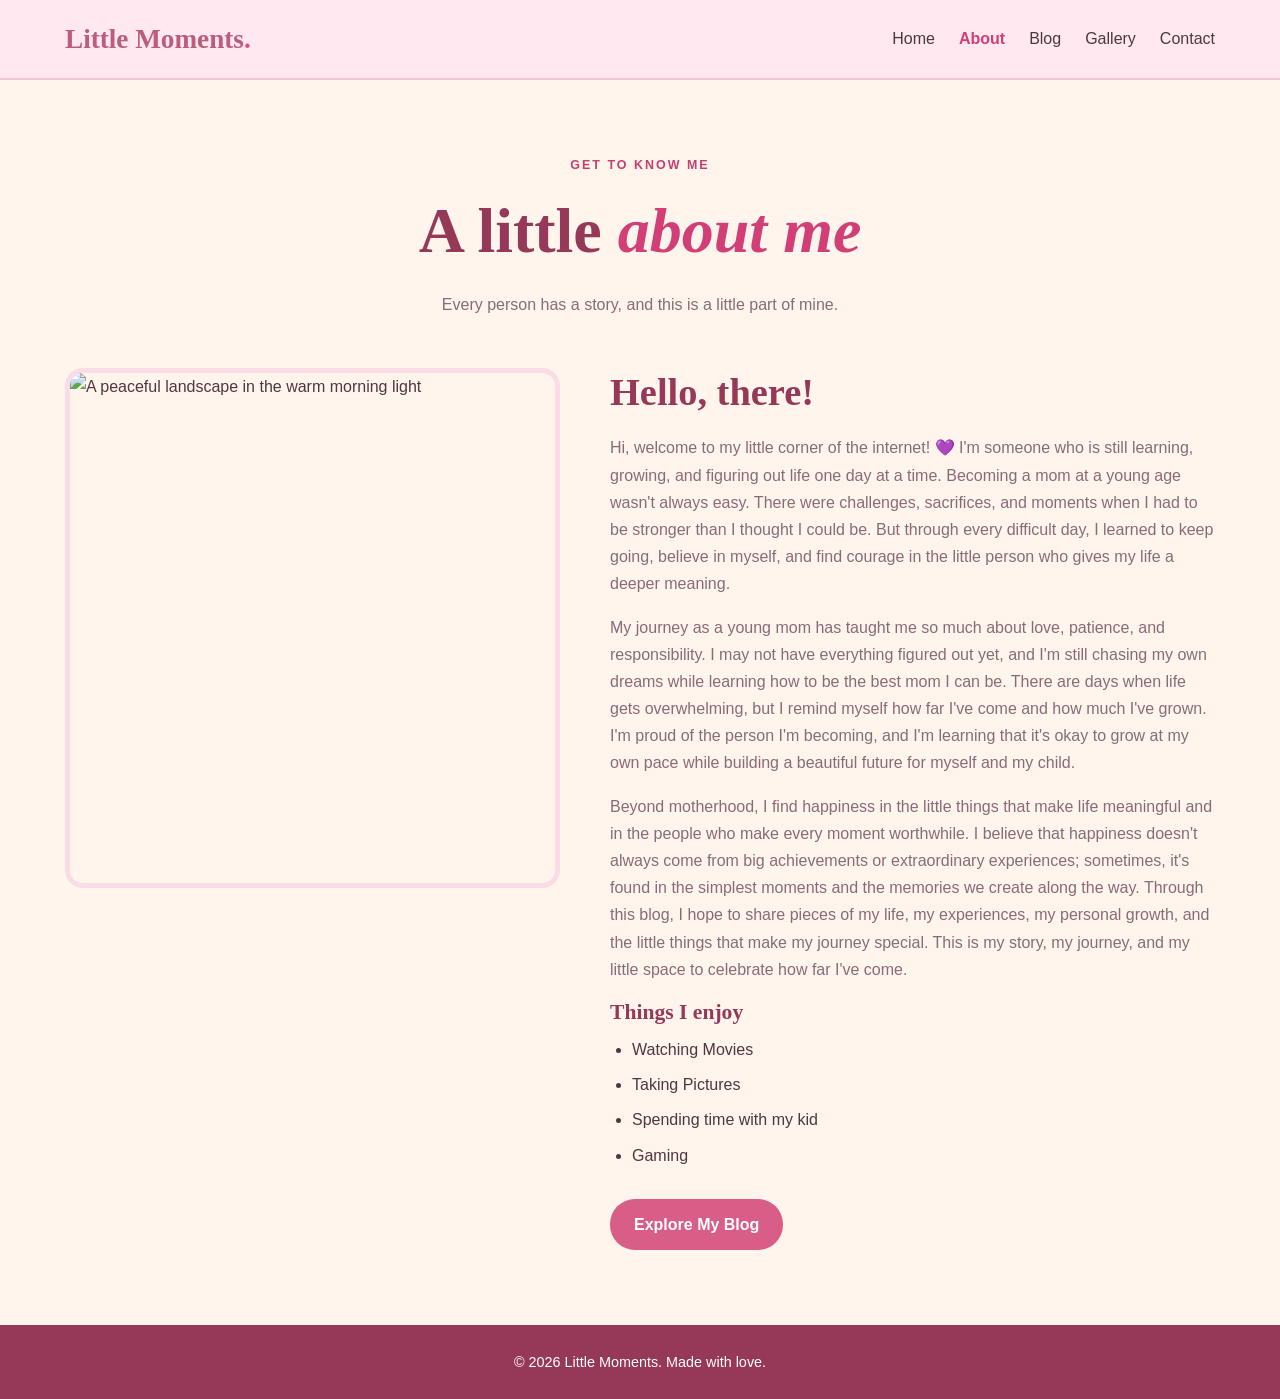
==== about.html @ dff6868f "Add files via upload" ====
<!DOCTYPE html>
<html lang="en">
<head>
    <meta charset="UTF-8">
    <meta name="viewport" content="width=device-width, initial-scale=1.0">
    <title>About Me | Personal Blog</title>
    <link rel="stylesheet" href="style.css">
</head>
<body>

    <header class="site-header">
        <div class="container nav-container">
            <a class="logo" href="index.html">Little Moments<span>.</span></a>

            <nav aria-label="Main navigation">
                <a href="index.html">Home</a>
                <a class="active" href="about.html">About</a>
                <a href="blog.html">Blog</a>
                <a href="gallery.html">Gallery</a>
                <a href="contacts.html">Contact</a>
            </nav>
        </div>
    </header>

    <main class="container section">
        <div class="page-heading">
            <p class="eyebrow">GET TO KNOW ME</p>
            <h1>A little <span>about me</span></h1>
            <p>Every person has a story, and this is a little part of mine.</p>
        </div>

        <section class="about-layout">
            <div class="about-image">
                <img
                    src="c:\Users\lamie\Desktop\LAREN\images\picture 1 (1).jpg"
                    alt="A peaceful landscape in the warm morning light">
            </div>

            <div class="about-text">
                <h2>Hello, there!</h2>

                <p>
                    Hi, welcome to my little corner of the internet! 💜 
                    I'm someone who is still learning, growing, 
                    and figuring out life one day at a time. 
                    Becoming a mom at a young age wasn't always easy. 
                    There were challenges, sacrifices, and moments when 
                    I had to be stronger than I thought I could be. 
                    But through every difficult day, I learned to keep going, 
                    believe in myself, and find courage in the little person 
                    who gives my life a deeper meaning.
                </p>

                <p>
                    My journey as a young mom has taught me so much about love, 
                    patience, and responsibility. I may not have everything 
                    figured out yet, and I'm still chasing my own dreams while 
                    learning how to be the best mom I can be. There are days 
                    when life gets overwhelming, but I remind myself how far 
                    I've come and how much I've grown. I'm proud of the person 
                    I'm becoming, and I'm learning that it's okay to grow at my 
                    own pace while building a beautiful future for myself and my child.
                </p>

                <p>
                    Beyond motherhood, I find happiness in the little things that make 
                    life meaningful and in the people who make every moment worthwhile. 
                    I believe that happiness doesn't always come from big achievements 
                    or extraordinary experiences; sometimes, it's found in the simplest 
                    moments and the memories we create along the way. Through this blog, 
                    I hope to share pieces of my life, my experiences, my personal growth, 
                    and the little things that make my journey special. This is my story, 
                    my journey, and my little space to celebrate how far I've come.
                </p>

                <h3>Things I enjoy</h3>
                <ul class="interest-list">
                    <li>Watching Movies</li>
                    <li>Taking Pictures</li>
                    <li>Spending time with my kid</li>
                    <li>Gaming</li>
                </ul>

                <a class="button" href="blog.html">Explore My Blog</a>
            </div>
        </section>
    </main>

    <footer class="site-footer">
        <div class="container">
            <p>© 2026 Little Moments. Made with love.</p>
        </div>
    </footer>

</body>
</html>
---- style.css ----
/* ==================================
   PINK AND CREAM COLOR THEME
================================== */

:root {
    --cream: #FFF5ED;
    --white: #FFFFFF;
    --green: #D85D87;
    --dark-green: #963858;
    --light-green: #FADCE7;
    --text: #503640;
    --muted: #896B78;
    --border: #F0C6D5;
}

/* GENERAL SETTINGS */

* {
    margin: 0;
    padding: 0;
    box-sizing: border-box;
}

html {
    scroll-behavior: smooth;
}

body {
    font-family: Arial, Helvetica, sans-serif;
    background-color: #FFF5ED;
    color: #503640;
    line-height: 1.7;
}

.container {
    width: 90%;
    max-width: 1150px;
    margin: 0 auto;
}

.section {
    padding-top: 75px;
    padding-bottom: 75px;
}

/* HEADER AND NAVIGATION */

.site-header {
    background-color: #FFE8EF;
    border-bottom: 2px solid #F0C6D5;
    position: sticky;
    top: 0;
    z-index: 10;
}

.nav-container {
    min-height: 78px;
    display: flex;
    justify-content: space-between;
    align-items: center;
    gap: 24px;
}

.logo {
    font-family: Georgia, "Times New Roman", serif;
    font-size: 1.7rem;
    font-weight: bold;
    color: #bb5d7b;
    text-decoration: none;
}

.logo span {
    color: #db4e7d;
}

nav {
    display: flex;
    align-items: center;
    gap: 24px;
    flex-wrap: wrap;
}

nav a {
    color: #503640;
    text-decoration: none;
    transition: color 0.3s ease;
}

nav a:hover,
nav a.active {
    color: #D13F76;
    font-weight: bold;
}

/* HEADINGS */

h1,
h2,
h3 {
    font-family: Georgia, "Times New Roman", serif;
    line-height: 1.25;
    color: #963858;
}

h1 {
    font-size: clamp(2.3rem, 5vw, 4rem);
    margin-bottom: 20px;
}

h2 {
    font-size: clamp(1.7rem, 3vw, 2.4rem);
    margin-bottom: 18px;
}

h3 {
    font-size: 1.35rem;
    margin-bottom: 10px;
}

h1 span {
    color: #D13F76;
    font-style: italic;
}

p {
    margin-bottom: 16px;
}

.eyebrow {
    color: #C53F70;
    font-size: 0.78rem;
    font-weight: bold;
    letter-spacing: 2px;
    margin-bottom: 15px;
}

.page-heading {
    max-width: 750px;
    margin: 0 auto 50px;
    text-align: center;
}

.page-heading > p:last-child {
    color: #896B78;
}

/* BUTTONS AND LINKS */

.button {
    display: inline-block;
    padding: 12px 24px;
    margin-top: 10px;
    border-radius: 25px;
    background-color: #D85D87;
    color: #FFFFFF;
    text-decoration: none;
    font-weight: bold;
    transition: 0.3s ease;
}

.button:hover {
    background-color: #963858;
    transform: translateY(-2px);
}

.text-link {
    color: #C53F70;
    font-weight: bold;
    text-decoration: none;
}

.text-link:hover {
    text-decoration: underline;
}

/* HOMEPAGE HERO */

.hero {
    display: grid;
    grid-template-columns: 1fr 1fr;
    align-items: center;
    gap: 55px;
    padding-top: 70px;
    padding-bottom: 70px;
}

.hero-text > p:not(.eyebrow) {
    color: #896B78;
    max-width: 520px;
}

.hero-image img {
    display: block;
    width: 400px;
    height: 420px;
    object-fit: cover;
    border-radius: 18px;
    border: 5px solid #FADCE7;
}

.divider {
    border: 0;
    border-top: 2px solid #F0C6D5;
}

.section-heading {
    text-align: center;
    max-width: 680px;
    margin: 0 auto 40px;
}

.section-heading > p:last-child {
    color: #896B78;
}

/* HOMEPAGE BLOG CARDS */

.card-grid {
    display: grid;
    grid-template-columns: repeat(3, minmax(0, 1fr));
    gap: 25px;
}

.post-card {
    background-color: #FFFFFF;
    border: 2px solid #F0C6D5;
    border-radius: 15px;
    overflow: hidden;
    transition: 0.3s ease;
}

.post-card:hover {
    transform: translateY(-5px);
    box-shadow: 0 12px 25px rgba(190, 76, 119, 0.18);
}

.post-card img {
    display: block;
    width: 100%;
    height: 300px;
    object-fit: cover;
}

.card-content {
    padding: 23px;
}

.card-content h3 {
    color: #963858;
}

.card-content > p:not(.post-date) {
    color: #896B78;
}

.post-date {
    color: #C53F70;
    font-size: 0.85rem;
    margin-bottom: 10px;
}

/* QUOTE SECTION */

.quote-section {
    background-color: #FADCE7;
    padding: 65px 0;
    text-align: center;
}

.quote-section h2 {
    max-width: 800px;
    margin: 0 auto;
    font-size: clamp(1.5rem, 3vw, 2.3rem);
    font-weight: normal;
    font-style: italic;
}

/* ABOUT PAGE */

.about-layout {
    display: grid;
    grid-template-columns: 0.9fr 1.1fr;
    gap: 50px;
    align-items: start;
}

.about-image img {
    display: block;
    width: 100%;
    height: 520px;
    object-fit: cover;
    border-radius: 18px;
    border: 5px solid #FADCE7;
}

.about-text > p {
    color: #896B78;
}

.interest-list {
    padding-left: 22px;
    margin-bottom: 20px;
}

.interest-list li {
    margin-bottom: 8px;
}

/* BLOG PAGE */

.blog-list {
    max-width: 900px;
    margin: 0 auto;
}

.blog-post {
    display: grid;
    grid-template-columns: 0.85fr 1.15fr;
    align-items: center;
    gap: 30px;
    margin-bottom: 35px;
    padding: 25px;
    background-color: #FFFFFF;
    border: 2px solid #F0C6D5;
    border-radius: 15px;
}

.blog-post img {
    display: block;
    width: 100%;
    height: auto;
    object-fit: cover;
    border-radius: 12px;
}

.blog-post-content > p:not(.post-date) {
    color: #896B78;
}

/* GALLERY PAGE */

.gallery-grid {
    display: grid;
    grid-template-columns: repeat(3, minmax(0, 1fr));
    gap: 25px;
}

.gallery-item {
    background-color: #FFFFFF;
    border: 2px solid #F0C6D5;
    border-radius: 15px;
    overflow: hidden;
    transition: 0.3s ease;
}

.gallery-item:hover {
    transform: translateY(-4px);
    box-shadow: 0 10px 22px rgba(190, 76, 119, 0.15);
}

.gallery-item img {
    display: block;
    width: 100%;
    height: 400px;
    object-fit: cover;
    transition: transform 0.4s ease;
}

.gallery-item:hover img {
    transform: scale(1.04);
}

.gallery-item figcaption {
    padding: 15px;
    text-align: center;
    color: #963858;
    font-family: Georgia, "Times New Roman", serif;
}

/* CONTACT PAGE */

.contact-card {
    display: grid;
    grid-template-columns: 1fr 1fr;
    align-items: center;
    gap: 40px;
    max-width: auto;
    margin: 0 auto;
    padding: 30px;
    background-color: #FFFFFF;
    border: 2px solid #F0C6D5;
    border-radius: 18px;
}

.contact-decoration img {
    display: block;
    width: 100%;
    height: 400px;
    object-fit: cover;
    border-radius: 12px;
}

.contact-details > p {
    color: #896B78;
}

.contact-details h3 {
    font-size: 1.1rem;
    margin-top: 22px;
    margin-bottom: 5px;
}

/* FOOTER */

.site-footer {
    padding: 25px 0;
    background-color: #963858;
    color: #FFFFFF;
    text-align: center;
}

.site-footer p {
    margin-bottom: 0;
    font-size: 0.9rem;
}

/* RESPONSIVE DESIGN */

@media (max-width: 850px) {
    .nav-container {
        padding-top: 15px;
        padding-bottom: 15px;
        flex-direction: column;
        justify-content: center;
    }

    nav {
        justify-content: center;
        gap: 15px;
    }

    .hero {
        gap: 30px;
    }

    .hero-image img {
        height: 350px;
    }

    .card-grid,
    .gallery-grid {
        grid-template-columns: repeat(2, minmax(0, 1fr));
    }

    .about-layout {
        gap: 30px;
    }

    .about-image img {
        height: 450px;
    }
}

@media (max-width: 600px) {
    .section {
        padding-top: 45px;
        padding-bottom: 45px;
    }

    .hero {
        grid-template-columns: 1fr;
        padding-top: 45px;
        padding-bottom: 45px;
    }

    .hero-image img {
        height: 280px;
    }

    .card-grid,
    .gallery-grid,
    .about-layout,
    .blog-post,
    .contact-card {
        grid-template-columns: 1fr;
    }

    .about-image img {
        height: 300px;
    }

    .blog-post img {
        height: 240px;
    }

    .contact-card {
        padding: 20px;
        gap: 25px;
    }

    .contact-decoration img {
        height: 250px;
    }

    nav {
        gap: 10px 15px;
    }

    nav a {
        font-size: 0.88rem;
    }

    .logo {
        font-size: 1.5rem;
    }
}
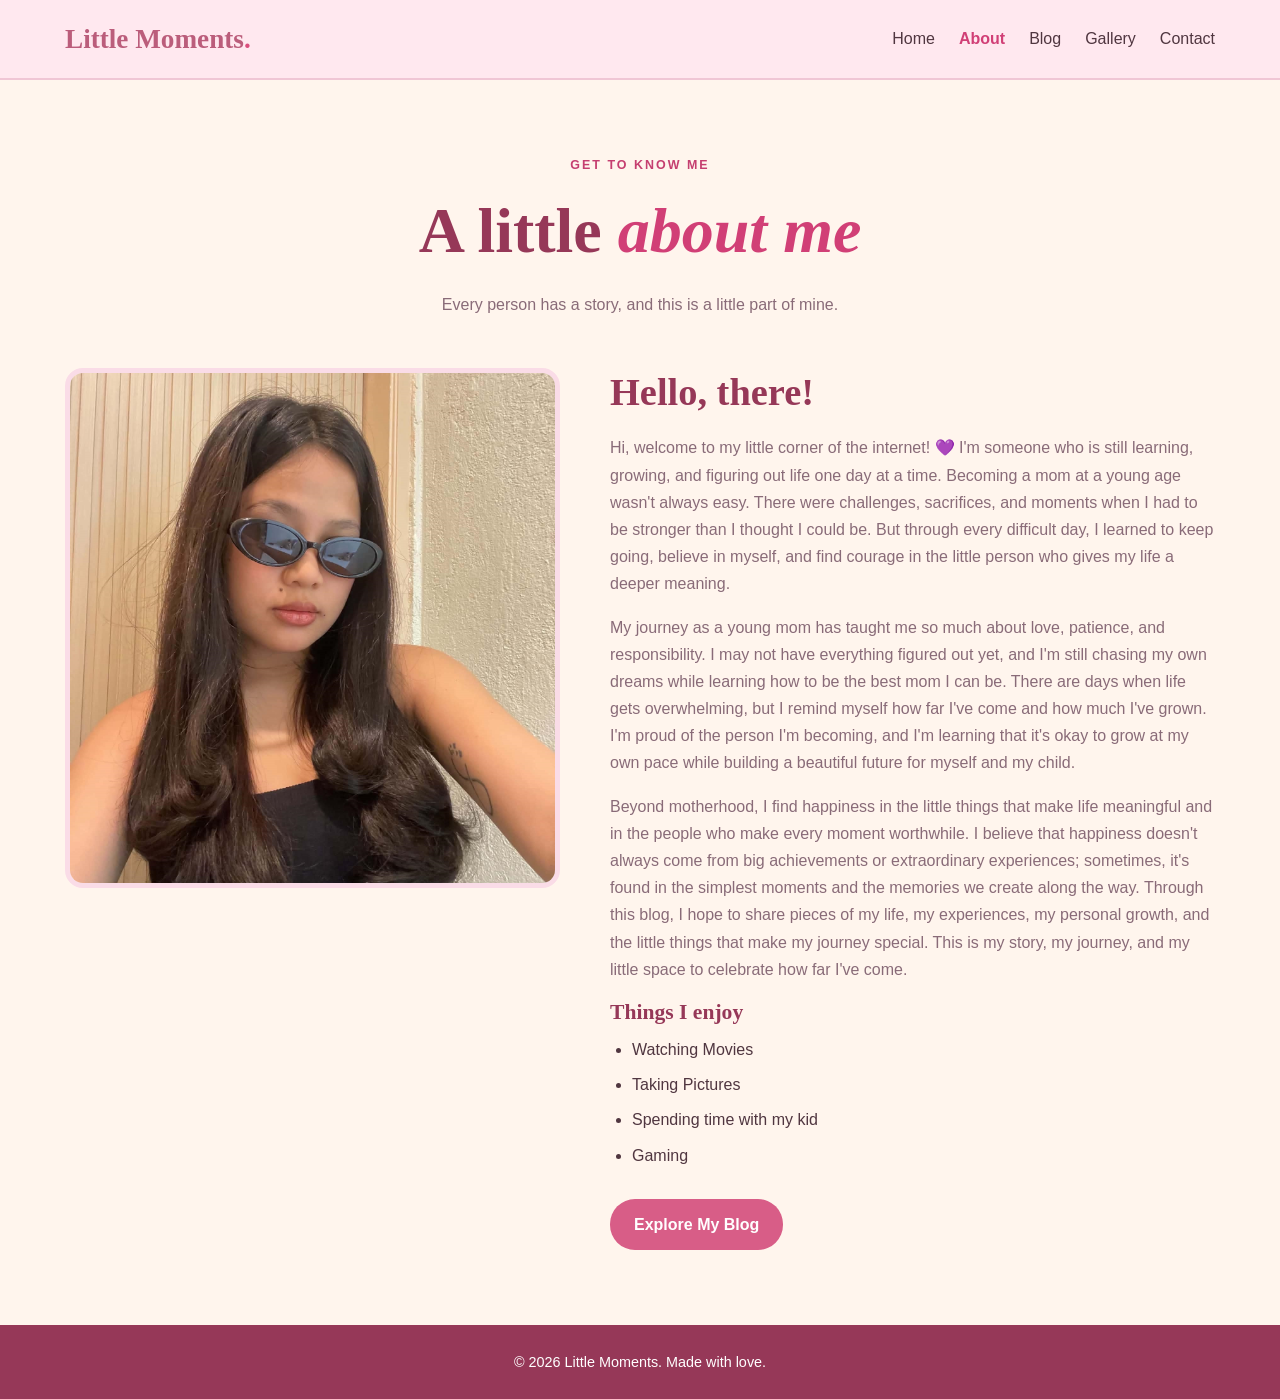
==== commit 043182bd: "Update about.html" ====
--- a/about.html
+++ b/about.html
@@ -33,7 +33,7 @@
         <section class="about-layout">
             <div class="about-image">
                 <img
-                    src="c:\Users\lamie\Desktop\LAREN\images\picture 1 (1).jpg"
+                    src="images/picture 1 (1).jpg"
                     alt="A peaceful landscape in the warm morning light">
             </div>
 
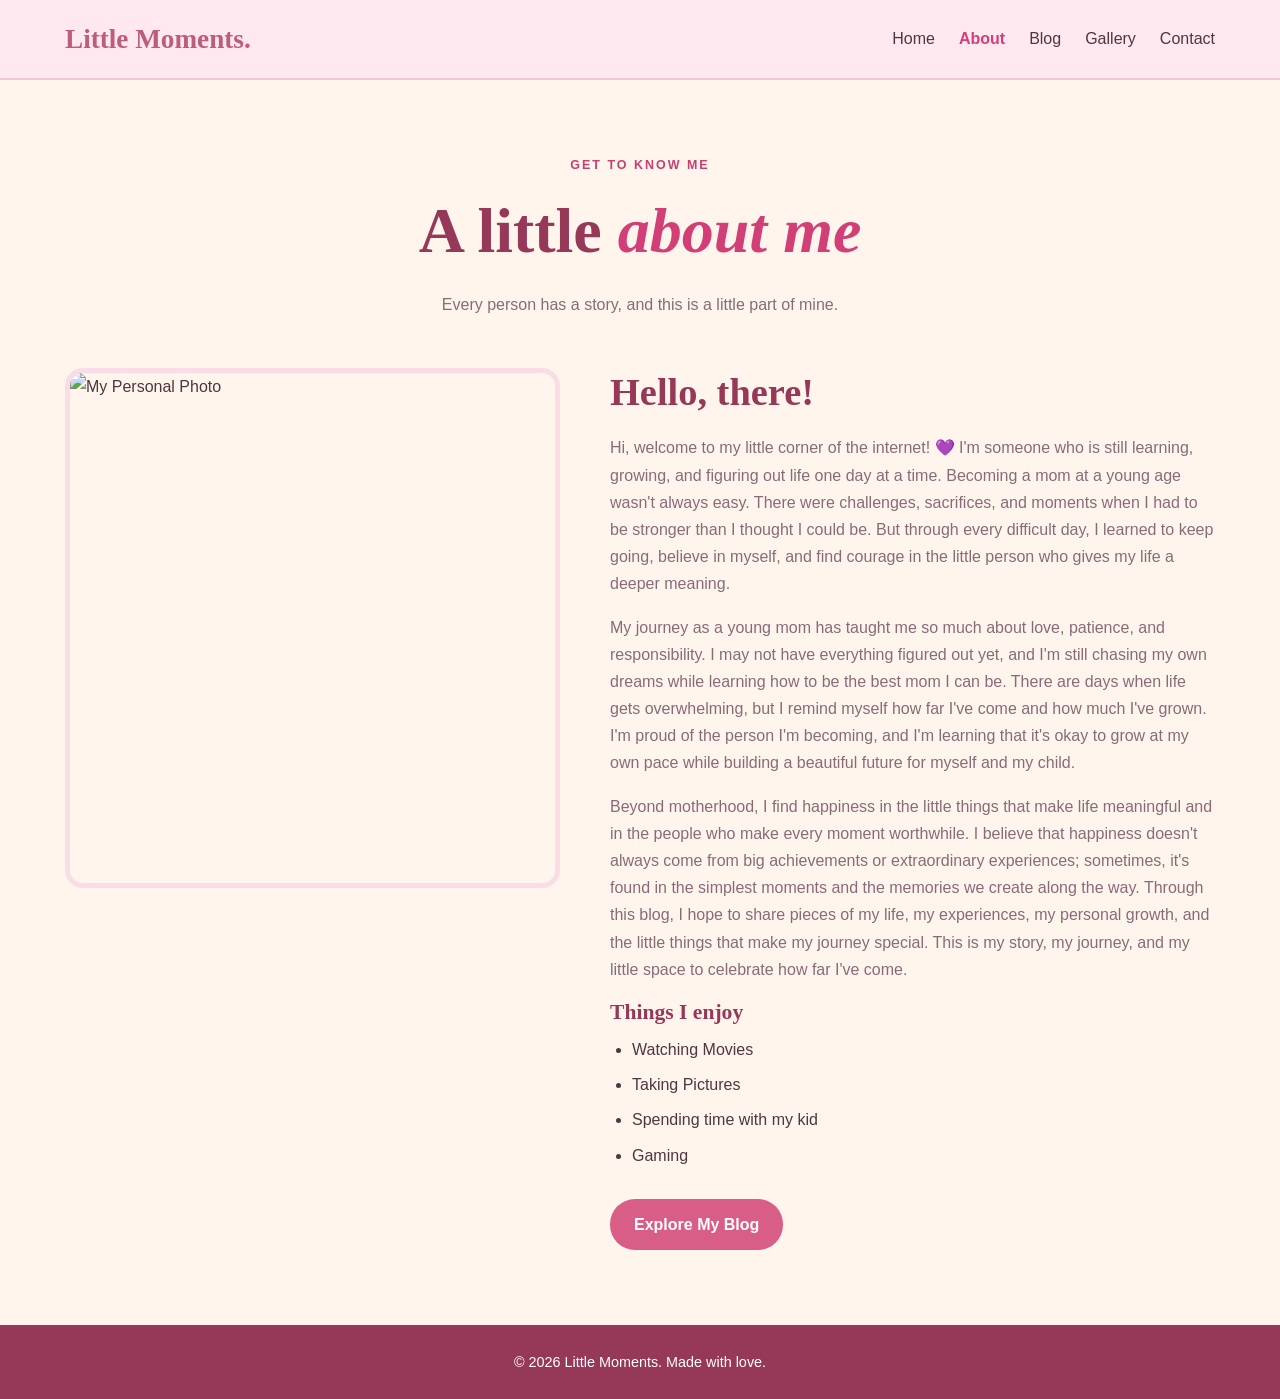
==== commit c6a8a422: "Update about.html" ====
--- a/about.html
+++ b/about.html
@@ -33,8 +33,8 @@
         <section class="about-layout">
             <div class="about-image">
                 <img
-                    src="images/picture 1 (1).jpg"
-                    alt="A peaceful landscape in the warm morning light">
+                    src="https://github.com/reyesclowie48/laren/blob/main/images/picture%201%20(1).jpg"
+                    alt="My Personal Photo">
             </div>
 
             <div class="about-text">
